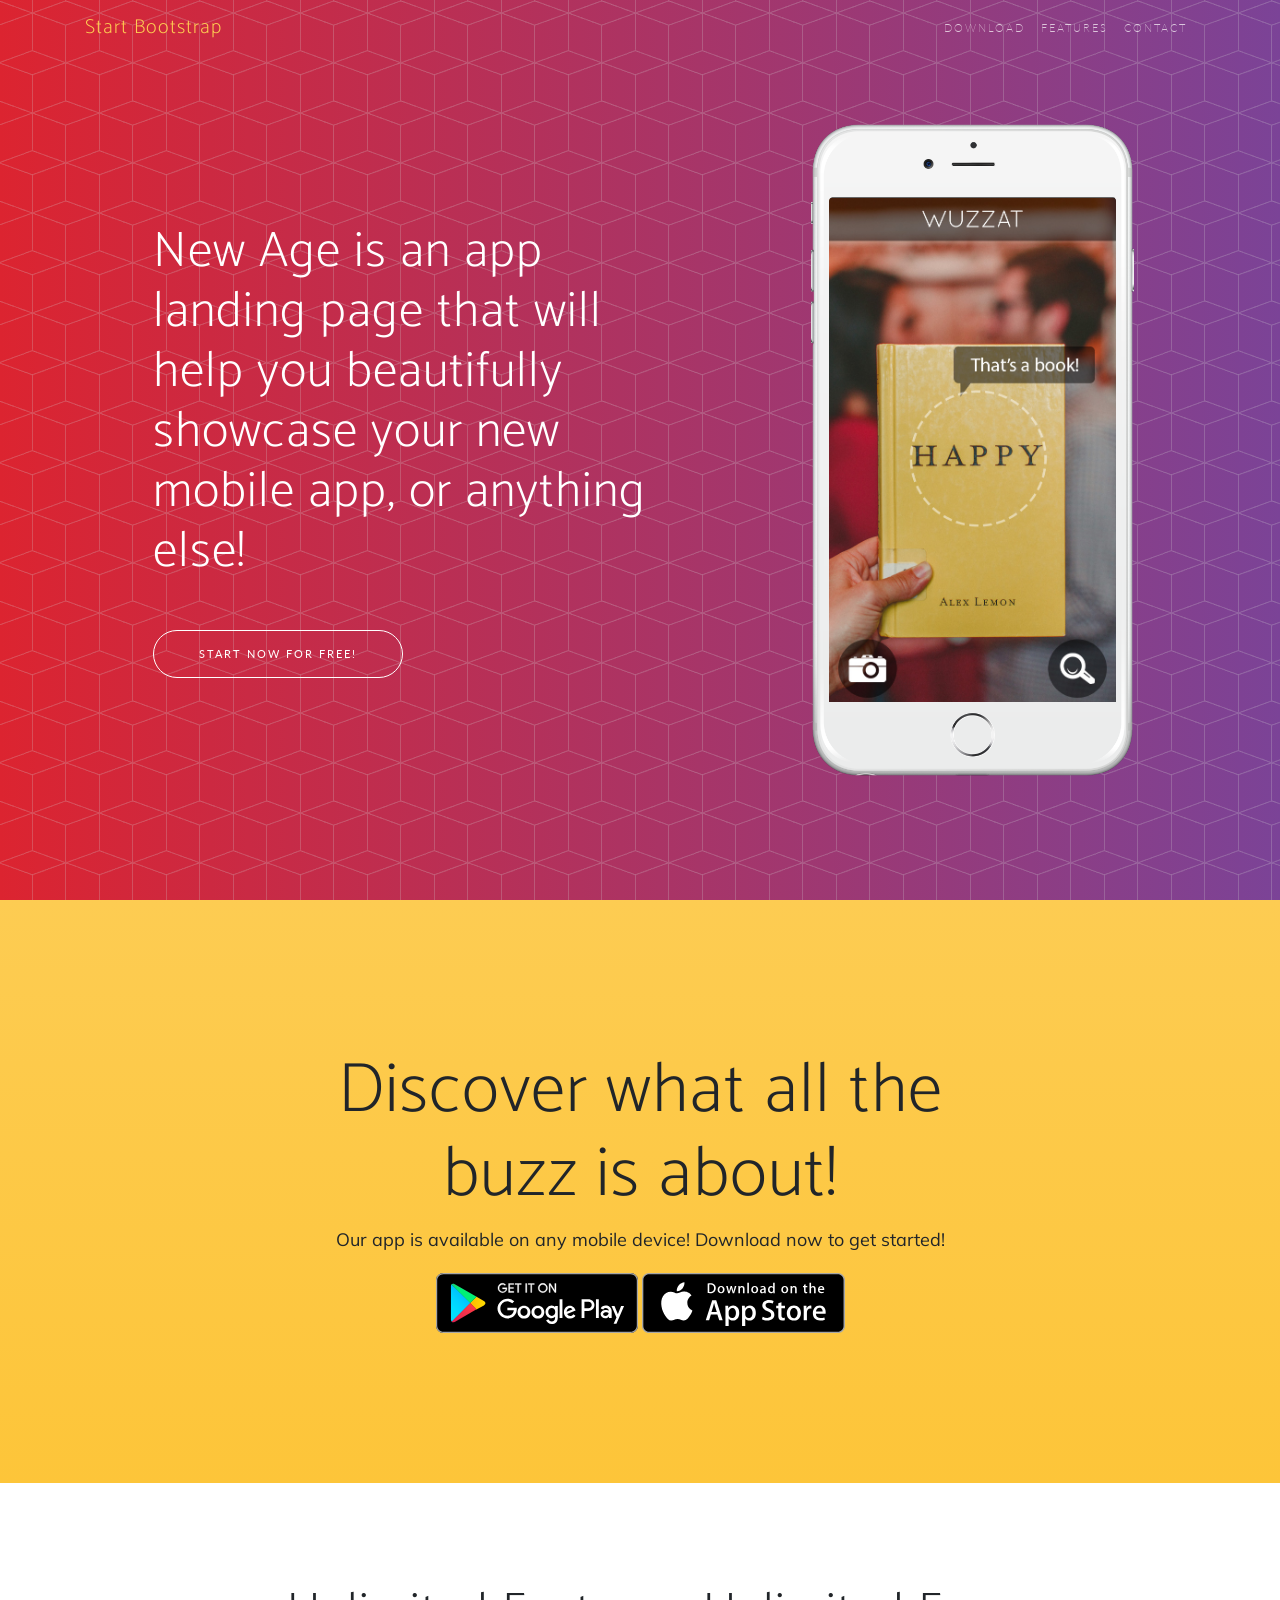
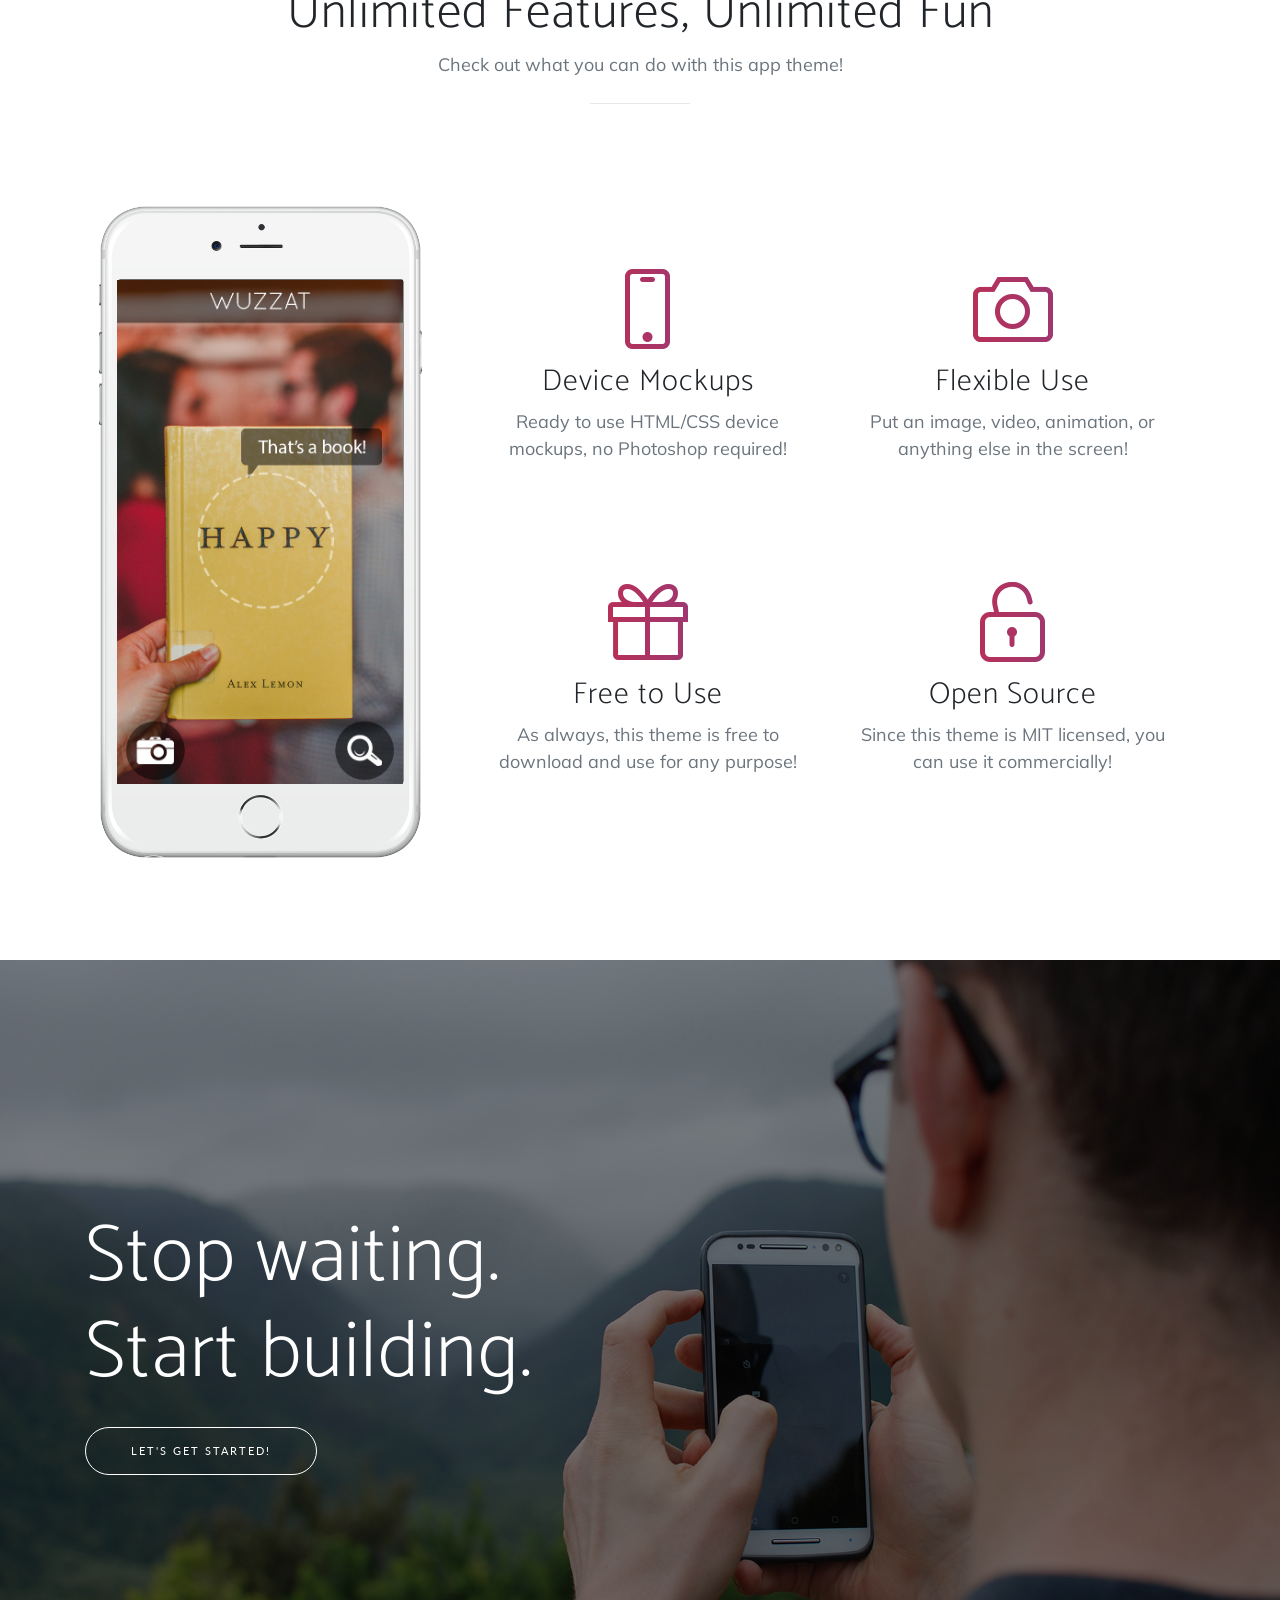
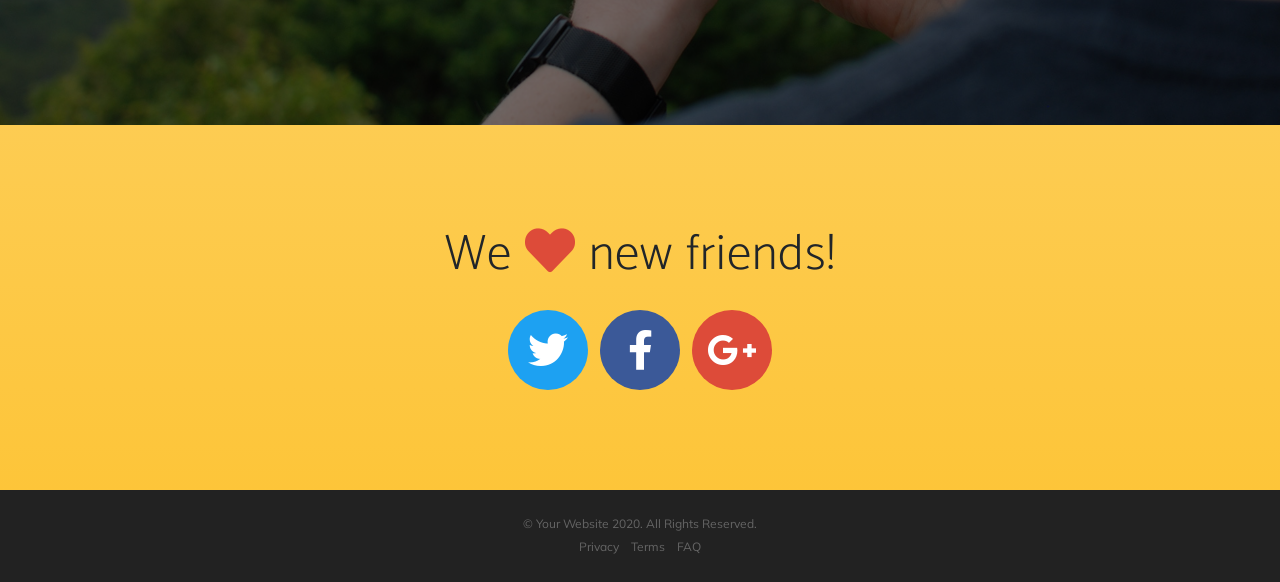
==== index.html @ 86616a90 "Initial commit" ====
<!DOCTYPE html>
<html lang="en">

<head>

  <meta charset="utf-8">
  <meta name="viewport" content="width=device-width, initial-scale=1, shrink-to-fit=no">
  <meta name="description" content="">
  <meta name="author" content="">

  <title>New Age - Start Bootstrap Theme</title>

  <!-- Bootstrap core CSS -->
  <link href="vendor/bootstrap/css/bootstrap.min.css" rel="stylesheet">

  <!-- Custom fonts for this template -->
  <link href="vendor/fontawesome-free/css/all.min.css" rel="stylesheet">
  <link rel="stylesheet" href="vendor/simple-line-icons/css/simple-line-icons.css">
  <link href="https://fonts.googleapis.com/css?family=Lato" rel="stylesheet">
  <link href="https://fonts.googleapis.com/css?family=Catamaran:100,200,300,400,500,600,700,800,900" rel="stylesheet">
  <link href="https://fonts.googleapis.com/css?family=Muli" rel="stylesheet">

  <!-- Plugin CSS -->
  <link rel="stylesheet" href="device-mockups/device-mockups.min.css">

  <!-- Custom styles for this template -->
  <link href="css/new-age.min.css" rel="stylesheet">

</head>

<body id="page-top">

  <!-- Navigation -->
  <nav class="navbar navbar-expand-lg navbar-light fixed-top" id="mainNav">
    <div class="container">
      <a class="navbar-brand js-scroll-trigger" href="#page-top">Start Bootstrap</a>
      <button class="navbar-toggler navbar-toggler-right" type="button" data-toggle="collapse" data-target="#navbarResponsive" aria-controls="navbarResponsive" aria-expanded="false" aria-label="Toggle navigation">
        Menu
        <i class="fas fa-bars"></i>
      </button>
      <div class="collapse navbar-collapse" id="navbarResponsive">
        <ul class="navbar-nav ml-auto">
          <li class="nav-item">
            <a class="nav-link js-scroll-trigger" href="#download">Download</a>
          </li>
          <li class="nav-item">
            <a class="nav-link js-scroll-trigger" href="#features">Features</a>
          </li>
          <li class="nav-item">
            <a class="nav-link js-scroll-trigger" href="#contact">Contact</a>
          </li>
        </ul>
      </div>
    </div>
  </nav>

  <header class="masthead">
    <div class="container h-100">
      <div class="row h-100">
        <div class="col-lg-7 my-auto">
          <div class="header-content mx-auto">
            <h1 class="mb-5">New Age is an app landing page that will help you beautifully showcase your new mobile app, or anything else!</h1>
            <a href="#download" class="btn btn-outline btn-xl js-scroll-trigger">Start Now for Free!</a>
          </div>
        </div>
        <div class="col-lg-5 my-auto">
          <div class="device-container">
            <div class="device-mockup iphone6_plus portrait white">
              <div class="device">
                <div class="screen">
                  <!-- Demo image for screen mockup, you can put an image here, some HTML, an animation, video, or anything else! -->
                  <img src="img/demo-screen-1.jpg" class="img-fluid" alt="">
                </div>
                <div class="button">
                  <!-- You can hook the "home button" to some JavaScript events or just remove it -->
                </div>
              </div>
            </div>
          </div>
        </div>
      </div>
    </div>
  </header>

  <section class="download bg-primary text-center" id="download">
    <div class="container">
      <div class="row">
        <div class="col-md-8 mx-auto">
          <h2 class="section-heading">Discover what all the buzz is about!</h2>
          <p>Our app is available on any mobile device! Download now to get started!</p>
          <div class="badges">
            <a class="badge-link" href="#"><img src="img/google-play-badge.svg" alt=""></a>
            <a class="badge-link" href="#"><img src="img/app-store-badge.svg" alt=""></a>
          </div>
        </div>
      </div>
    </div>
  </section>

  <section class="features" id="features">
    <div class="container">
      <div class="section-heading text-center">
        <h2>Unlimited Features, Unlimited Fun</h2>
        <p class="text-muted">Check out what you can do with this app theme!</p>
        <hr>
      </div>
      <div class="row">
        <div class="col-lg-4 my-auto">
          <div class="device-container">
            <div class="device-mockup iphone6_plus portrait white">
              <div class="device">
                <div class="screen">
                  <!-- Demo image for screen mockup, you can put an image here, some HTML, an animation, video, or anything else! -->
                  <img src="img/demo-screen-1.jpg" class="img-fluid" alt="">
                </div>
                <div class="button">
                  <!-- You can hook the "home button" to some JavaScript events or just remove it -->
                </div>
              </div>
            </div>
          </div>
        </div>
        <div class="col-lg-8 my-auto">
          <div class="container-fluid">
            <div class="row">
              <div class="col-lg-6">
                <div class="feature-item">
                  <i class="icon-screen-smartphone text-primary"></i>
                  <h3>Device Mockups</h3>
                  <p class="text-muted">Ready to use HTML/CSS device mockups, no Photoshop required!</p>
                </div>
              </div>
              <div class="col-lg-6">
                <div class="feature-item">
                  <i class="icon-camera text-primary"></i>
                  <h3>Flexible Use</h3>
                  <p class="text-muted">Put an image, video, animation, or anything else in the screen!</p>
                </div>
              </div>
            </div>
            <div class="row">
              <div class="col-lg-6">
                <div class="feature-item">
                  <i class="icon-present text-primary"></i>
                  <h3>Free to Use</h3>
                  <p class="text-muted">As always, this theme is free to download and use for any purpose!</p>
                </div>
              </div>
              <div class="col-lg-6">
                <div class="feature-item">
                  <i class="icon-lock-open text-primary"></i>
                  <h3>Open Source</h3>
                  <p class="text-muted">Since this theme is MIT licensed, you can use it commercially!</p>
                </div>
              </div>
            </div>
          </div>
        </div>
      </div>
    </div>
  </section>

  <section class="cta">
    <div class="cta-content">
      <div class="container">
        <h2>Stop waiting.<br>Start building.</h2>
        <a href="#contact" class="btn btn-outline btn-xl js-scroll-trigger">Let's Get Started!</a>
      </div>
    </div>
    <div class="overlay"></div>
  </section>

  <section class="contact bg-primary" id="contact">
    <div class="container">
      <h2>We
        <i class="fas fa-heart"></i>
        new friends!</h2>
      <ul class="list-inline list-social">
        <li class="list-inline-item social-twitter">
          <a href="#">
            <i class="fab fa-twitter"></i>
          </a>
        </li>
        <li class="list-inline-item social-facebook">
          <a href="#">
            <i class="fab fa-facebook-f"></i>
          </a>
        </li>
        <li class="list-inline-item social-google-plus">
          <a href="#">
            <i class="fab fa-google-plus-g"></i>
          </a>
        </li>
      </ul>
    </div>
  </section>

  <footer>
    <div class="container">
      <p>&copy; Your Website 2020. All Rights Reserved.</p>
      <ul class="list-inline">
        <li class="list-inline-item">
          <a href="#">Privacy</a>
        </li>
        <li class="list-inline-item">
          <a href="#">Terms</a>
        </li>
        <li class="list-inline-item">
          <a href="#">FAQ</a>
        </li>
      </ul>
    </div>
  </footer>

  <!-- Bootstrap core JavaScript -->
  <script src="vendor/jquery/jquery.min.js"></script>
  <script src="vendor/bootstrap/js/bootstrap.bundle.min.js"></script>

  <!-- Plugin JavaScript -->
  <script src="vendor/jquery-easing/jquery.easing.min.js"></script>

  <!-- Custom scripts for this template -->
  <script src="js/new-age.min.js"></script>

</body>

</html>
---- device-mockups/device-mockups.min.css ----
.device-mockup{position:relative;width:100%;padding-bottom:61.775701%}.device-mockup>.device{position:absolute;top:0;bottom:0;left:0;right:0;width:100%;height:100%;background-size:100% 100%;background-repeat:no-repeat;background-image:url(macbook/macbook.png)}.device-mockup>.device>.screen{position:absolute;top:11.0438729%;bottom:14.6747352%;left:13.364486%;right:13.364486%;overflow:hidden}.device-mockup>.device>.button{position:absolute;top:0;left:0;display:none;overflow:hidden;border-radius:100%;-webkit-border-radius:100%;-moz-border-radius:100%;cursor:pointer}.device-mockup.imac{padding-bottom:81.230769%}.device-mockup.imac>.device{background-image:url(imac/imac.png)}.device-mockup.imac>.device>.screen{top:8.20707071%;bottom:31.6919192%;left:6.61538462%;right:6.61538462%}.device-mockup.macbook{padding-bottom:61.775701%}.device-mockup.macbook>.device{background-image:url(macbook/macbook.png)}.device-mockup.macbook>.device>.screen{top:11.0438729%;bottom:14.6747352%;left:13.364486%;right:13.364486%}.device-mockup.macbook_2015{padding-bottom:57.5%}.device-mockup.macbook_2015.grey>.device,.device-mockup.macbook_2015>.device{background-image:url(macbook_2015/grey.png)}.device-mockup.macbook_2015.silver>.device,.device-mockup.macbook_2015>.device{background-image:url(macbook_2015/silver.png)}.device-mockup.macbook_2015.gold>.device,.device-mockup.macbook_2015>.device{background-image:url(macbook_2015/gold.png)}.device-mockup.macbook_2015>.device>.screen{top:7.5%;bottom:10.9%;left:12.46%;right:12.56%}.device-mockup.iphone5,.device-mockup.iphone5.portrait{padding-bottom:210.57%}.device-mockup.iphone5.landscape{padding-bottom:47.49%}.device-mockup.iphone5.black>.device,.device-mockup.iphone5.portrait.black>.device,.device-mockup.iphone5>.device{background-image:url(iphone5/iphone5_port_black.png)}.device-mockup.iphone5.landscape.black>.device,.device-mockup.iphone5.landscape>.device{background-image:url(iphone5/iphone5_land_black.png)}.device-mockup.iphone5.portrait.white>.device,.device-mockup.iphone5.white>.device{background-image:url(iphone5/iphone5_port_white.png)}.device-mockup.iphone5.landscape.white>.device{background-image:url(iphone5/iphone5_land_white.png)}.device-mockup.iphone5.portrait>.device>.screen,.device-mockup.iphone5>.device>.screen{top:14.78%;bottom:13.78%;left:8.77%;right:7.77%}.device-mockup.iphone5.landscape>.device>.screen{top:7.422488%;bottom:8.422488%;left:14.919127%;right:14.019127%}.device-mockup.iphone5.portrait>.device>.button,.device-mockup.iphone5>.device>.button{display:block;top:88.3%;bottom:2.5%;left:40%;right:40%}.device-mockup.iphone5.landscape>.device>.button{display:block;top:40%;bottom:41%;left:88.4%;right:2.3%}.device-mockup.iphone_se,.device-mockup.iphone_se.portrait{padding-bottom:209.83%}.device-mockup.iphone_se.landscape{padding-bottom:47.66%}.device-mockup.iphone_se.black>.device,.device-mockup.iphone_se.portrait.black>.device,.device-mockup.iphone_se>.device{background-image:url(iphone_se/iphone_se_port_black.png)}.device-mockup.iphone_se.landscape.black>.device,.device-mockup.iphone_se.landscape>.device{background-image:url(iphone_se/iphone_se_land_black.png)}.device-mockup.iphone_se.portrait.white>.device,.device-mockup.iphone_se.white>.device{background-image:url(iphone_se/iphone_se_port_white.png)}.device-mockup.iphone_se.landscape.white>.device{background-image:url(iphone_se/iphone_se_land_white.png)}.device-mockup.iphone_se.gold>.device,.device-mockup.iphone_se.portrait.gold>.device{background-image:url(iphone_se/iphone_se_port_gold.png)}.device-mockup.iphone_se.landscape.gold>.device{background-image:url(iphone_se/iphone_se_land_gold.png)}.device-mockup.iphone_se.portrait.rose>.device,.device-mockup.iphone_se.rose>.device{background-image:url(iphone_se/iphone_se_port_rose.png)}.device-mockup.iphone_se.landscape.rose>.device{background-image:url(iphone_se/iphone_se_land_rose.png)}.device-mockup.iphone_se.portrait>.device>.screen,.device-mockup.iphone_se>.device>.screen{top:16.28%;bottom:16.28%;left:11.77%;right:11.77%}.device-mockup.iphone_se.landscape>.device>.screen{top:11.722488%;bottom:11.722488%;left:16.0191273%;right:16.0191273%}.device-mockup.iphone_se.portrait>.device>.button,.device-mockup.iphone_se>.device>.button{display:block;top:86.3%;bottom:5.5%;left:42%;right:42%}.device-mockup.iphone_se.landscape>.device>.button{display:block;top:42%;bottom:42%;left:86.4%;right:5.1%}.device-mockup.iphone6,.device-mockup.iphone6.portrait{padding-bottom:207.19%}.device-mockup.iphone6.landscape{padding-bottom:48.76%}.device-mockup.iphone6.black>.device,.device-mockup.iphone6.portrait.black>.device,.device-mockup.iphone6>.device{background-image:url(iphone_6/iphone_6_port_black.png)}.device-mockup.iphone6.landscape.black>.device,.device-mockup.iphone6.landscape>.device{background-image:url(iphone_6/iphone_6_land_black.png)}.device-mockup.iphone6.portrait.white>.device,.device-mockup.iphone6.white>.device{background-image:url(iphone_6/iphone_6_port_white.png)}.device-mockup.iphone6.landscape.white>.device{background-image:url(iphone_6/iphone_6_land_white.png)}.device-mockup.iphone6.gold>.device,.device-mockup.iphone6.portrait.gold>.device{background-image:url(iphone_6/iphone_6_port_gold.png)}.device-mockup.iphone6.landscape.gold>.device{background-image:url(iphone_6/iphone_6_land_gold.png)}.device-mockup.iphone6.portrait>.device>.screen,.device-mockup.iphone6>.device>.screen{top:12.58%;bottom:12.88%;left:6.77%;right:6.77%}.device-mockup.iphone6.landscape>.device>.screen{top:6.77%;bottom:6.77%;left:12.58%;right:12.88%}.device-mockup.iphone6.portrait>.device>.button,.device-mockup.iphone6>.device>.button{display:block;top:88.6%;bottom:3.2%;left:42%;right:42%}.device-mockup.iphone6.landscape>.device>.button{display:block;top:42%;bottom:42%;left:88.6%;right:3.2%}.device-mockup.iphone6_plus,.device-mockup.iphone6_plus.portrait{padding-bottom:201.76%}.device-mockup.iphone6_plus.landscape{padding-bottom:49.56%}.device-mockup.iphone6_plus.black>.device,.device-mockup.iphone6_plus.portrait.black>.device,.device-mockup.iphone6_plus>.device{background-image:url(iphone_6_plus/iphone_6_plus_black_port.png)}.device-mockup.iphone6_plus.landscape.black>.device,.device-mockup.iphone6_plus.landscape>.device{background-image:url(iphone_6_plus/iphone_6_plus_black_land.png)}.device-mockup.iphone6_plus.portrait.white>.device,.device-mockup.iphone6_plus.white>.device{background-image:url(iphone_6_plus/iphone_6_plus_white_port.png)}.device-mockup.iphone6_plus.landscape.white>.device{background-image:url(iphone_6_plus/iphone_6_plus_white_land.png)}.device-mockup.iphone6_plus.gold>.device,.device-mockup.iphone6_plus.portrait.gold>.device{background-image:url(iphone_6_plus/iphone_6_plus_gold_port.png)}.device-mockup.iphone6_plus.landscape.gold>.device{background-image:url(iphone_6_plus/iphone_6_plus_gold_land.png)}.device-mockup.iphone6_plus.portrait>.device>.screen,.device-mockup.iphone6_plus>.device>.screen{top:11.58%;bottom:11.58%;left:5.97%;right:5.97%}.device-mockup.iphone6_plus.landscape>.device>.screen{top:5.97%;bottom:5.97%;left:11.38%;right:11.58%}.device-mockup.iphone6_plus.portrait>.device>.button,.device-mockup.iphone6_plus>.device>.button{display:block;top:89.9%;bottom:3.2%;left:43%;right:43%}.device-mockup.iphone6_plus.landscape>.device>.button{display:block;top:43%;bottom:43%;left:89.9%;right:3.2%}.device-mockup.iphone_x,.device-mockup.iphone_x.portrait{padding-bottom:201.76%}.device-mockup.iphone_x.landscape{padding-bottom:49.56%}.device-mockup.iphone_x.black>.device,.device-mockup.iphone_x.portrait.black>.device,.device-mockup.iphone_x>.device{background-image:url(iphone_x/iphone_x_black_port.png)}.device-mockup.iphone_x.landscape.black>.device,.device-mockup.iphone_x.landscape>.device{background-image:url(iphone_x/iphone_x_black_land.png)}.device-mockup.iphone_x.portrait.white>.device,.device-mockup.iphone_x.white>.device{background-image:url(iphone_x/iphone_x_white_port.png)}.device-mockup.iphone_x.landscape.white>.device{background-image:url(iphone_x/iphone_x_white_land.png)}.device-mockup.iphone_x.portrait>.device>.screen,.device-mockup.iphone_x>.device>.screen{top:2.98%;bottom:2.98%;left:5.57%;right:5.57%}.device-mockup.iphone_x.landscape>.device>.screen{top:5.97%;bottom:5.97%;left:3%;right:3%}.device-mockup.ipad,.device-mockup.ipad.portrait{padding-bottom:128.406276%}.device-mockup.ipad.landscape{padding-bottom:79.9086758%}.device-mockup.ipad.black>.device,.device-mockup.ipad.portrait.black>.device,.device-mockup.ipad>.device{background-image:url(ipad/ipad_port_black.png)}.device-mockup.ipad.portrait.white>.device,.device-mockup.ipad.white>.device{background-image:url(ipad/ipad_port_white.png)}.device-mockup.ipad.landscape.black>.device,.device-mockup.ipad.landscape>.device{background-image:url(ipad/ipad_land_black.png)}.device-mockup.ipad.landscape.white>.device{background-image:url(ipad/ipad_land_white.png)}.device-mockup.ipad.portrait>.device>.screen,.device-mockup.ipad>.device>.screen{top:12.025723%;bottom:12.154341%;left:13.45995%;right:13.45995%}.device-mockup.ipad.landscape>.device>.screen{top:13.87755102%;bottom:13.87755102%;left:11.5459883%;right:11.5459883%}.device-mockup.ipad.portrait>.device>.button,.device-mockup.ipad>.device>.button{display:block;top:90.2%;bottom:5.5%;left:47.3%;right:47.3%}.device-mockup.ipad.landscape>.device>.button{display:block;top:47.3%;bottom:47.3%;left:90.8%;right:4.9%}.device-mockup.ipad_air,.device-mockup.ipad_air.portrait{padding-bottom:141.27%}.device-mockup.ipad_air.landscape{padding-bottom:70.79%}.device-mockup.ipad_air.grey>.device,.device-mockup.ipad_air.portrait.grey>.device,.device-mockup.ipad_air>.device{background-image:url(ipad_air/ipad_air_gray_port.png)}.device-mockup.ipad_air.portrait.silver>.device,.device-mockup.ipad_air.silver>.device{background-image:url(ipad_air/ipad_air_silver_port.png)}.device-mockup.ipad_air.landscape.grey>.device,.device-mockup.ipad_air.landscape>.device{background-image:url(ipad_air/ipad_air_gray_land.png)}.device-mockup.ipad_air.landscape.silver>.device{background-image:url(ipad_air/ipad_air_silver_land.png)}.device-mockup.ipad_air.portrait>.device>.screen,.device-mockup.ipad_air>.device>.screen{top:9.025723%;bottom:9.154341%;left:7.45995%;right:6.45995%}.device-mockup.ipad_air.landscape>.device>.screen{top:6.877551%;bottom:6.877551%;left:9.545988%;right:9.545988%}.device-mockup.ipad_air.portrait>.device>.button,.device-mockup.ipad_air>.device>.button{display:block;top:93.2%;bottom:2.5%;left:47.3%;right:47.3%}.device-mockup.ipad_air.landscape>.device>.button{display:block;top:47.3%;bottom:47.3%;left:93.1%;right:2.1%}.device-mockup.ipad_air_2,.device-mockup.ipad_air_2.portrait{padding-bottom:141.38%}.device-mockup.ipad_air_2.landscape{padding-bottom:70.73%}.device-mockup.ipad_air_2.grey>.device,.device-mockup.ipad_air_2.portrait.grey>.device,.device-mockup.ipad_air_2>.device{background-image:url(ipad_air_2/ipad_air_2_gray_port.png)}.device-mockup.ipad_air_2.portrait.silver>.device,.device-mockup.ipad_air_2.silver>.device{background-image:url(ipad_air_2/ipad_air_2_silver_port.png)}.device-mockup.ipad_air_2.gold>.device,.device-mockup.ipad_air_2.portrait.gold>.device{background-image:url(ipad_air_2/ipad_air_2_gold_port.png)}.device-mockup.ipad_air_2.landscape.grey>.device,.device-mockup.ipad_air_2.landscape>.device{background-image:url(ipad_air_2/ipad_air_2_gray_land.png)}.device-mockup.ipad_air_2.landscape.silver>.device{background-image:url(ipad_air_2/ipad_air_2_silver_land.png)}.device-mockup.ipad_air_2.landscape.gold>.device{background-image:url(ipad_air_2/ipad_air_2_gold_land.png)}.device-mockup.ipad_air_2.portrait>.device>.screen,.device-mockup.ipad_air_2>.device>.screen{top:9.025723%;bottom:8.854341%;left:6.15995%;right:6.15995%}.device-mockup.ipad_air_2.landscape>.device>.screen{top:6.277551%;bottom:6.277551%;left:8.545988%;right:8.545988%}.device-mockup.ipad_air_2.portrait>.device>.button,.device-mockup.ipad_air_2>.device>.button{display:block;top:93.2%;bottom:2.1%;left:46.3%;right:46.5%}.device-mockup.ipad_air_2.landscape>.device>.button{display:block;top:46.5%;bottom:46.8%;left:93.5%;right:1.9%}.device-mockup.ipad_pro,.device-mockup.ipad_pro.portrait{padding-bottom:138.63%}.device-mockup.ipad_pro.landscape{padding-bottom:72.14%}.device-mockup.ipad_pro.grey>.device,.device-mockup.ipad_pro.portrait.grey>.device,.device-mockup.ipad_pro>.device{background-image:url(ipad_pro/ipad_pro_port_black.png)}.device-mockup.ipad_pro.portrait.silver>.device,.device-mockup.ipad_pro.silver>.device{background-image:url(ipad_pro/ipad_pro_port_silver.png)}.device-mockup.ipad_pro.gold>.device,.device-mockup.ipad_pro.portrait.gold>.device{background-image:url(ipad_pro/ipad_pro_port_gold.png)}.device-mockup.ipad_pro.landscape.grey>.device,.device-mockup.ipad_pro.landscape>.device{background-image:url(ipad_pro/ipad_pro_land_black.png)}.device-mockup.ipad_pro.landscape.silver>.device{background-image:url(ipad_pro/ipad_pro_land_silver.png)}.device-mockup.ipad_pro.landscape.gold>.device{background-image:url(ipad_pro/ipad_pro_land_gold.png)}.device-mockup.ipad_pro.portrait>.device>.screen,.device-mockup.ipad_pro>.device>.screen{top:7.025723%;bottom:6.854341%;left:5.15995%;right:5.15995%}.device-mockup.ipad_pro.landscape>.device>.screen{top:5.177551%;bottom:5.177551%;left:6.945988%;right:6.945988%}.device-mockup.ipad_pro.portrait>.device>.button,.device-mockup.ipad_pro>.device>.button{display:block;top:94.9%;bottom:1.5%;left:47.3%;right:47.1%}.device-mockup.ipad_pro.landscape>.device>.button{display:block;top:47.5%;bottom:47.5%;left:94.8%;right:1.5%}.device-mockup.galaxy_s3,.device-mockup.galaxy_s3.portrait{padding-bottom:178.787879%}.device-mockup.galaxy_s3.landscape{padding-bottom:55.9322034%}.device-mockup.galaxy_s3.black>.device,.device-mockup.galaxy_s3.portrait.black>.device,.device-mockup.galaxy_s3>.device{background-image:url(galaxy_s3/s3_port_black.png)}.device-mockup.galaxy_s3.landscape.black>.device,.device-mockup.galaxy_s3.landscape>.device{background-image:url(galaxy_s3/s3_land_black.png)}.device-mockup.galaxy_s3.portrait.white>.device,.device-mockup.galaxy_s3.white>.device{background-image:url(galaxy_s3/s3_port_white.png)}.device-mockup.galaxy_s3.landscape.white>.device{background-image:url(galaxy_s3/s3_land_white.png)}.device-mockup.galaxy_s3.portrait>.device>.screen,.device-mockup.galaxy_s3>.device>.screen{top:12.3728814%;bottom:15.5367232%;left:13.8383838%;right:13.8383838%}.device-mockup.galaxy_s3.landscape>.device>.screen{top:13.8383838%;bottom:13.8383838%;left:12.3728814%;right:15.5367232%}.device-mockup.galaxy_s5,.device-mockup.galaxy_s5.portrait{padding-bottom:194.188862%}.device-mockup.galaxy_s5.landscape{padding-bottom:51.496259%}.device-mockup.galaxy_s5.black>.device,.device-mockup.galaxy_s5.portrait.black>.device,.device-mockup.galaxy_s5>.device{background-image:url(galaxy_s5/galaxy_s5_port_black.png)}.device-mockup.galaxy_s5.landscape.black>.device,.device-mockup.galaxy_s5.landscape>.device{background-image:url(galaxy_s5/galaxy_s5_land_black.png)}.device-mockup.galaxy_s5.portrait.white>.device,.device-mockup.galaxy_s5.white>.device{background-image:url(galaxy_s5/galaxy_s5_port_white.png)}.device-mockup.galaxy_s5.landscape.white>.device{background-image:url(galaxy_s5/galaxy_s5_land_white.png)}.device-mockup.galaxy_s5.portrait>.device>.screen,.device-mockup.galaxy_s5>.device>.screen{top:10.2%;bottom:10.1%;left:6.3%;right:6.4%}.device-mockup.galaxy_s5.landscape>.device>.screen{top:6.6%;bottom:6.2%;left:10.15%;right:10%}.device-mockup.galaxy_tab4,.device-mockup.galaxy_tab4.landscape{padding-bottom:72.689464%}.device-mockup.galaxy_tab4.black>.device,.device-mockup.galaxy_tab4.landscape.black>.device,.device-mockup.galaxy_tab4>.device{background-image:url(galaxy_tab4/galaxy_tab4_land_black.png)}.device-mockup.galaxy_tab4.landscape.white>.device,.device-mockup.galaxy_tab4.white>.device{background-image:url(galaxy_tab4/galaxy_tab4_land_white.png)}.device-mockup.galaxy_tab4.landscape>.device>.screen,.device-mockup.galaxy_tab4>.device>.screen{top:11.5%;bottom:11.5%;left:5.4%;right:5.2%}.device-mockup.lumia920,.device-mockup.lumia920.portrait{padding-bottom:172.796353%}.device-mockup.lumia920.landscape{padding-bottom:56.3330381%}.device-mockup.lumia920.portrait>.device,.device-mockup.lumia920>.device{background-image:url(lumia920/lumia920_port.png)}.device-mockup.lumia920.landscape>.device{background-image:url(lumia920/lumia920_land.png)}.device-mockup.lumia920.portrait>.device>.screen,.device-mockup.lumia920>.device>.screen{top:10.6420405%;bottom:18.9973615%;left:13.5258359%;right:13.5258359%}.device-mockup.lumia920.landscape>.device>.screen{top:12.2641509%;bottom:12.2641509%;left:10.5403012%;right:18.6005314%}.device-mockup.nexus7,.device-mockup.nexus7.portrait{padding-bottom:156.521739%}.device-mockup.nexus7.landscape{padding-bottom:63.6678201%}.device-mockup.nexus7.portrait>.device,.device-mockup.nexus7>.device{background-image:url(nexus7/nexus7_port.png)}.device-mockup.nexus7.landscape>.device{background-image:url(nexus7/nexus7_land.png)}.device-mockup.nexus7.portrait>.device>.screen,.device-mockup.nexus7>.device>.screen{top:13.1365741%;bottom:12.7893519%;left:13.7681159%;right:13.7681159%}.device-mockup.nexus7.landscape>.device>.screen{top:13.7681159%;bottom:13.7681159%;left:13.0911188%;right:13.0911188%}.device-mockup.surface,.device-mockup.surface.landscape{padding-bottom:64.7584973%}.device-mockup.surface.landscape>.device,.device-mockup.surface>.device{background-image:url(surface/surface.png)}.device-mockup.surface.landscape>.device>.screen,.device-mockup.surface>.device>.screen{top:14.5488029%;bottom:14.9171271%;left:9.36195587%;right:9.36195587%}.device-mockup.samsung_tv,.device-mockup.samsung_tv.landscape{padding-bottom:64.68%}.device-mockup.samsung_tv.landscape>.device,.device-mockup.samsung_tv>.device{background-image:url(samsung_tv/samsung_tv.png)}.device-mockup.samsung_tv.landscape>.device>.screen,.device-mockup.samsung_tv>.device>.screen{top:2.148803%;bottom:12.817127%;left:1.261956%;right:1.361956%}
---- css/new-age.min.css ----
/*!
 * Start Bootstrap - New Age v5.0.9 (https://startbootstrap.com/theme/new-age)
 * Copyright 2013-2020 Start Bootstrap
 * Licensed under MIT (https://github.com/StartBootstrap/startbootstrap-new-age/blob/master/LICENSE)
 */body,html{width:100%;height:100%}body{font-family:Muli,Helvetica,Arial,sans-serif}a{color:#fdcc52;transition:all .35s}a:focus,a:hover{color:#fcbd20}hr{max-width:100px;margin:25px auto 0;border-width:1px;border-color:rgba(34,34,34,.1)}hr.light{border-color:#fff}h1,h2,h3,h4,h5,h6{font-family:Catamaran,Helvetica,Arial,sans-serif;font-weight:200;letter-spacing:1px}p{font-size:18px;line-height:1.5;margin-bottom:20px}section{padding:100px 0}section h2{font-size:50px}#mainNav{border-color:rgba(34,34,34,.05);background-color:#fff;transition:all .35s;font-family:Catamaran,Helvetica,Arial,sans-serif;font-weight:200;letter-spacing:1px}#mainNav .navbar-brand{color:#fdcc52;font-family:Catamaran,Helvetica,Arial,sans-serif;font-weight:200;letter-spacing:1px}#mainNav .navbar-brand:focus,#mainNav .navbar-brand:hover{color:#fcbd20}#mainNav .navbar-toggler{font-size:12px;padding:8px 10px;color:#222}#mainNav .navbar-nav>li>a{font-size:11px;font-family:Lato,Helvetica,Arial,sans-serif;letter-spacing:2px;text-transform:uppercase}#mainNav .navbar-nav>li>a.active{color:#fdcc52!important;background-color:transparent}#mainNav .navbar-nav>li>a.active:hover{background-color:transparent}#mainNav .navbar-nav>li>a,#mainNav .navbar-nav>li>a:focus{color:#222}#mainNav .navbar-nav>li>a:focus:hover,#mainNav .navbar-nav>li>a:hover{color:#fdcc52}@media (min-width:992px){#mainNav{border-color:transparent;background-color:transparent}#mainNav .navbar-brand{color:fade(white,70%)}#mainNav .navbar-brand:focus,#mainNav .navbar-brand:hover{color:#fff}#mainNav .navbar-nav>li>a,#mainNav .navbar-nav>li>a:focus{color:rgba(255,255,255,.7)}#mainNav .navbar-nav>li>a:focus:hover,#mainNav .navbar-nav>li>a:hover{color:#fff}#mainNav.navbar-shrink{border-color:rgba(34,34,34,.1);background-color:#fff}#mainNav.navbar-shrink .navbar-brand{color:#222}#mainNav.navbar-shrink .navbar-brand:focus,#mainNav.navbar-shrink .navbar-brand:hover{color:#fdcc52}#mainNav.navbar-shrink .navbar-nav>li>a,#mainNav.navbar-shrink .navbar-nav>li>a:focus{color:#222}#mainNav.navbar-shrink .navbar-nav>li>a:focus:hover,#mainNav.navbar-shrink .navbar-nav>li>a:hover{color:#fdcc52}}header.masthead{position:relative;width:100%;padding-top:150px;padding-bottom:100px;color:#fff;background:url(../img/bg-pattern.png),#7b4397;background:url(../img/bg-pattern.png),linear-gradient(to left,#7b4397,#dc2430)}header.masthead .header-content{max-width:500px;margin-bottom:100px;text-align:center}header.masthead .header-content h1{font-size:30px}header.masthead .device-container{max-width:325px;margin-right:auto;margin-left:auto}header.masthead .device-container .screen img{border-radius:3px}@media (min-width:992px){header.masthead{height:100vh;min-height:775px;padding-top:0;padding-bottom:0}header.masthead .header-content{margin-bottom:0;text-align:left}header.masthead .header-content h1{font-size:50px}header.masthead .device-container{max-width:325px}}section.download{position:relative;padding:150px 0}section.download h2{font-size:50px;margin-top:0}section.download .badges .badge-link{display:block;margin-bottom:25px}section.download .badges .badge-link:last-child{margin-bottom:0}section.download .badges .badge-link img{height:60px}@media (min-width:768px){section.download .badges .badge-link{display:inline-block;margin-bottom:0}}@media (min-width:768px){section.download h2{font-size:70px}}section.features .section-heading{margin-bottom:100px}section.features .section-heading h2{margin-top:0}section.features .section-heading p{margin-bottom:0}section.features .device-container,section.features .feature-item{max-width:325px;margin:0 auto}section.features .device-container{margin-bottom:100px}@media (min-width:992px){section.features .device-container{margin-bottom:0}}section.features .feature-item{padding-top:50px;padding-bottom:50px;text-align:center}section.features .feature-item h3{font-size:30px}section.features .feature-item i{font-size:80px;display:block;margin-bottom:15px;background:linear-gradient(to left,#7b4397,#dc2430);-webkit-background-clip:text;background-clip:text;-webkit-text-fill-color:transparent}section.cta{position:relative;padding:250px 0;background-image:url(../img/bg-cta.jpg);background-position:center;background-size:cover}section.cta .cta-content{position:relative;z-index:1}section.cta .cta-content h2{font-size:50px;max-width:450px;margin-top:0;margin-bottom:25px;color:#fff}@media (min-width:768px){section.cta .cta-content h2{font-size:80px}}section.cta .overlay{position:absolute;top:0;left:0;width:100%;height:100%;background-color:rgba(0,0,0,.5)}section.contact{text-align:center}section.contact h2{margin-top:0;margin-bottom:25px}section.contact h2 i{color:#dd4b39}section.contact ul.list-social{margin-bottom:0}section.contact ul.list-social li a{font-size:40px;line-height:80px;display:block;width:80px;height:80px;color:#fff;border-radius:100%}section.contact ul.list-social li.social-twitter a{background-color:#1da1f2}section.contact ul.list-social li.social-twitter a:hover{background-color:#0d95e8}section.contact ul.list-social li.social-facebook a{background-color:#3b5998}section.contact ul.list-social li.social-facebook a:hover{background-color:#344e86}section.contact ul.list-social li.social-google-plus a{background-color:#dd4b39}section.contact ul.list-social li.social-google-plus a:hover{background-color:#d73925}footer{padding:25px 0;text-align:center;color:rgba(255,255,255,.3);background-color:#222}footer p{font-size:12px;margin:0}footer ul{margin-bottom:0}footer ul li a{font-size:12px;color:rgba(255,255,255,.3)}footer ul li a.active,footer ul li a:active,footer ul li a:focus,footer ul li a:hover{text-decoration:none}.bg-primary{background:#fdcc52;background:linear-gradient(#fdcc52,#fdc539)}.text-primary{color:#fdcc52}.no-gutter>[class*=col-]{padding-right:0;padding-left:0}.btn-outline{color:#fff;border:1px solid;border-color:#fff}.btn-outline.active,.btn-outline:active,.btn-outline:focus,.btn-outline:hover{color:#fff;border-color:#fdcc52;background-color:#fdcc52}.btn{border-radius:300px;font-family:Lato,Helvetica,Arial,sans-serif;letter-spacing:2px;text-transform:uppercase}.btn-xl{font-size:11px;padding:15px 45px}
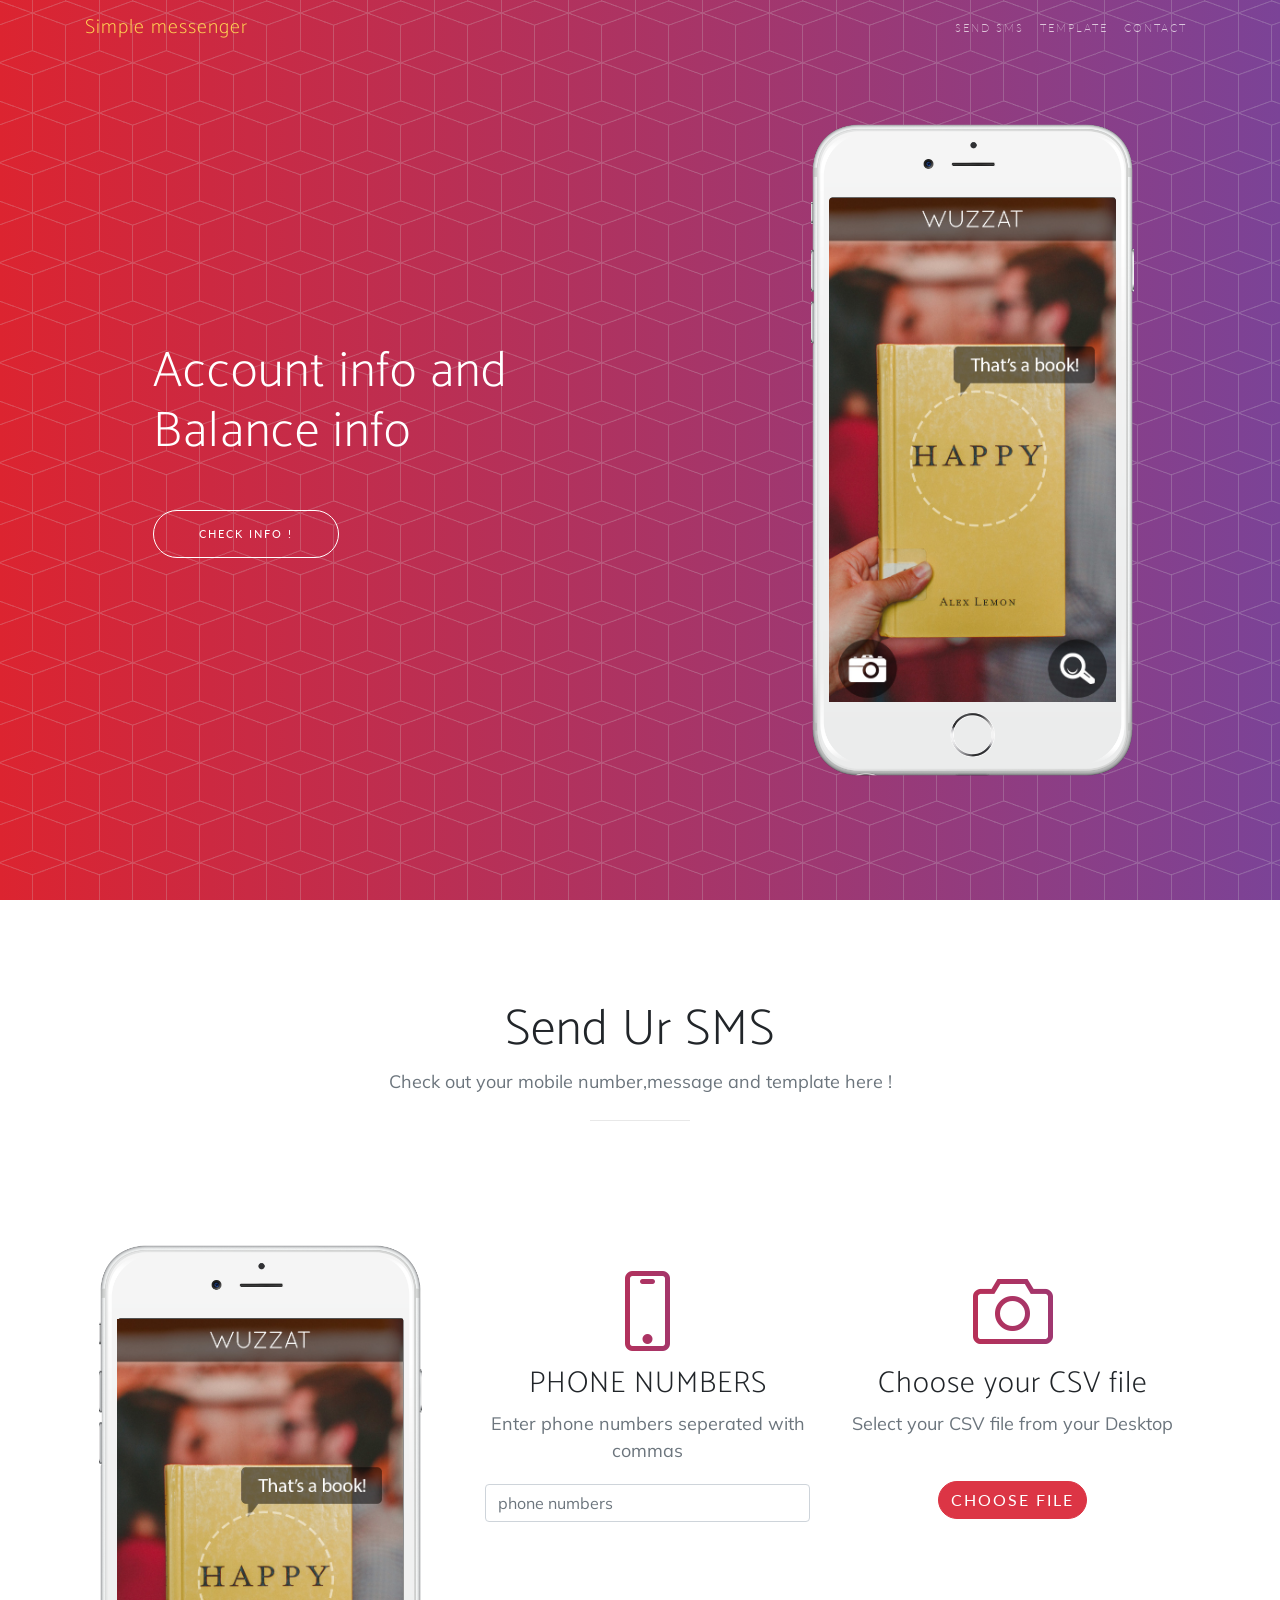
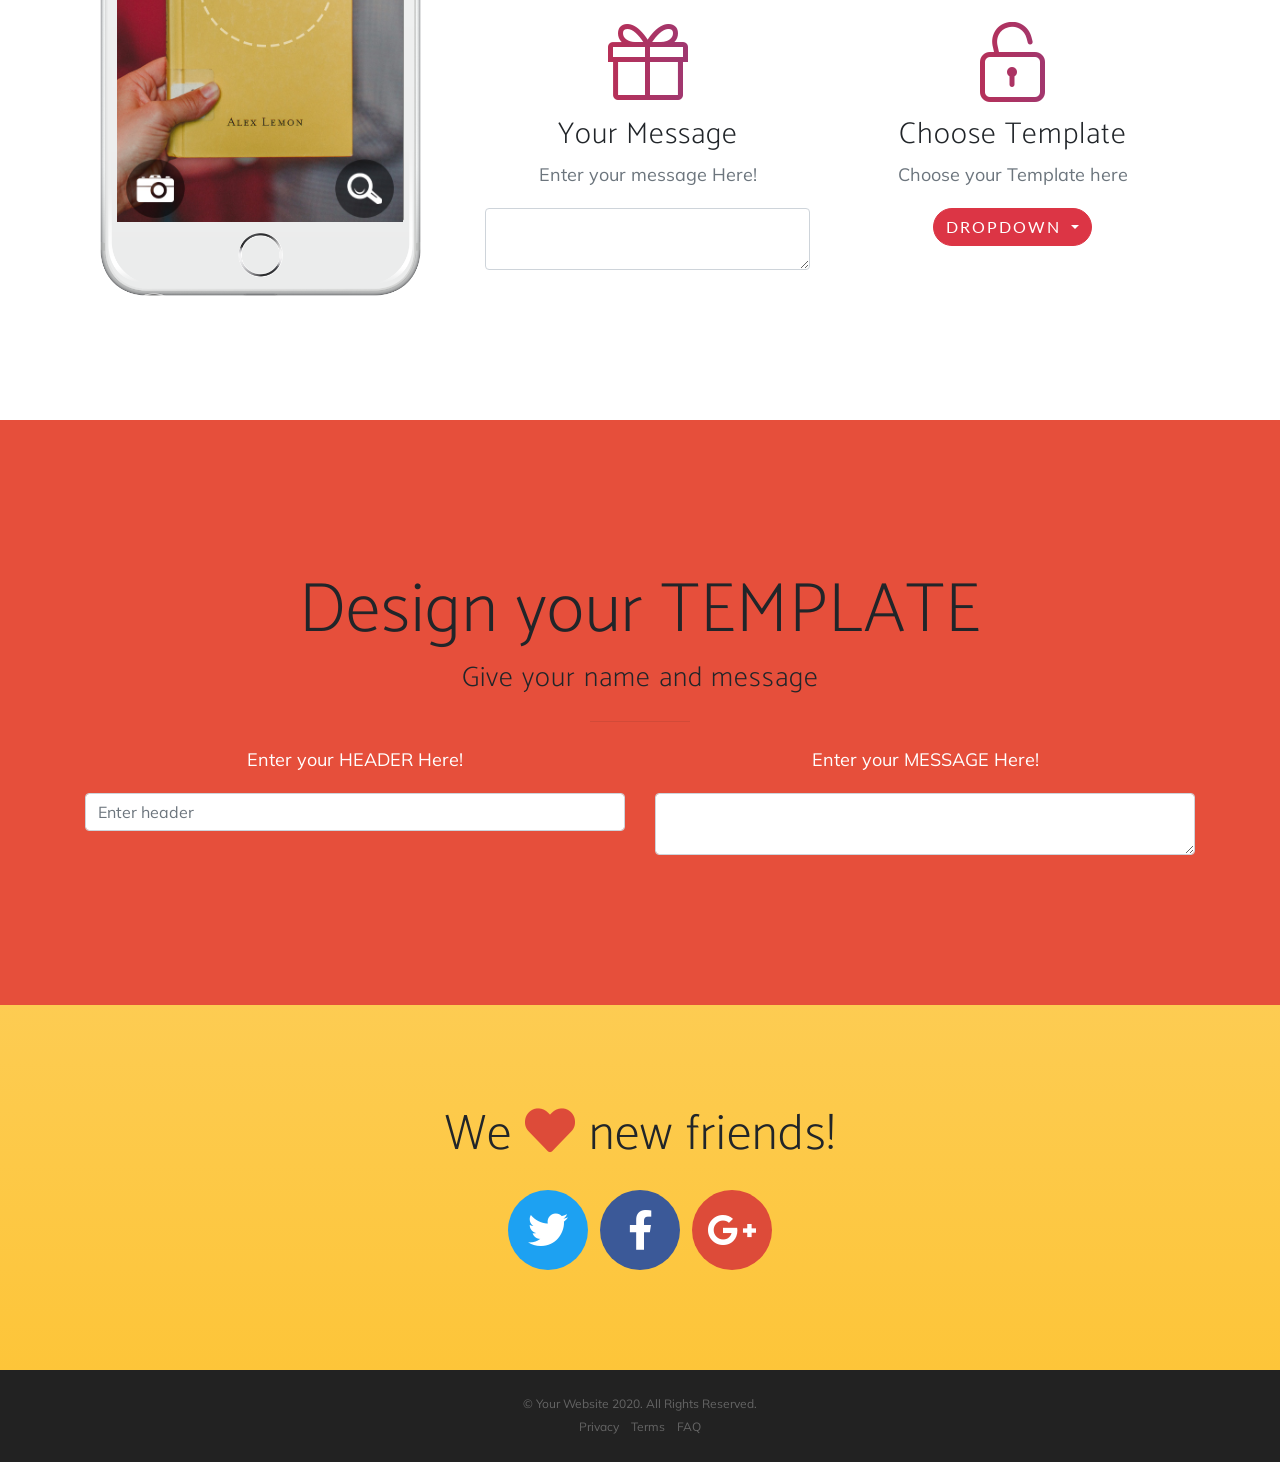
==== commit 1cf6db56: "initial commit" ====
--- a/index.html
+++ b/index.html
@@ -26,6 +26,13 @@
   <!-- Custom styles for this template -->
   <link href="css/new-age.min.css" rel="stylesheet">
 
+
+  <style>
+    #download {
+      background-color: #e64f3b;
+    }
+  </style>
+
 </head>
 
 <body id="page-top">
@@ -33,7 +40,7 @@
   <!-- Navigation -->
   <nav class="navbar navbar-expand-lg navbar-light fixed-top" id="mainNav">
     <div class="container">
-      <a class="navbar-brand js-scroll-trigger" href="#page-top">Start Bootstrap</a>
+      <a class="navbar-brand js-scroll-trigger" href="#page-top">Simple messenger</a>
       <button class="navbar-toggler navbar-toggler-right" type="button" data-toggle="collapse" data-target="#navbarResponsive" aria-controls="navbarResponsive" aria-expanded="false" aria-label="Toggle navigation">
         Menu
         <i class="fas fa-bars"></i>
@@ -41,10 +48,11 @@
       <div class="collapse navbar-collapse" id="navbarResponsive">
         <ul class="navbar-nav ml-auto">
           <li class="nav-item">
-            <a class="nav-link js-scroll-trigger" href="#download">Download</a>
+            <a class="nav-link js-scroll-trigger" href="#features">Send SMS</a>
           </li>
           <li class="nav-item">
-            <a class="nav-link js-scroll-trigger" href="#features">Features</a>
+            <a class="nav-link js-scroll-trigger" href="#download">Template</a>
+            
           </li>
           <li class="nav-item">
             <a class="nav-link js-scroll-trigger" href="#contact">Contact</a>
@@ -59,8 +67,8 @@
       <div class="row h-100">
         <div class="col-lg-7 my-auto">
           <div class="header-content mx-auto">
-            <h1 class="mb-5">New Age is an app landing page that will help you beautifully showcase your new mobile app, or anything else!</h1>
-            <a href="#download" class="btn btn-outline btn-xl js-scroll-trigger">Start Now for Free!</a>
+            <h1 class="mb-5">Account info and Balance info</h1>
+            <a href="#download" class="btn btn-outline btn-xl js-scroll-trigger">CHECK INFO !</a>
           </div>
         </div>
         <div class="col-lg-5 my-auto">
@@ -82,26 +90,11 @@
     </div>
   </header>
 
-  <section class="download bg-primary text-center" id="download">
-    <div class="container">
-      <div class="row">
-        <div class="col-md-8 mx-auto">
-          <h2 class="section-heading">Discover what all the buzz is about!</h2>
-          <p>Our app is available on any mobile device! Download now to get started!</p>
-          <div class="badges">
-            <a class="badge-link" href="#"><img src="img/google-play-badge.svg" alt=""></a>
-            <a class="badge-link" href="#"><img src="img/app-store-badge.svg" alt=""></a>
-          </div>
-        </div>
-      </div>
-    </div>
-  </section>
-
   <section class="features" id="features">
     <div class="container">
       <div class="section-heading text-center">
-        <h2>Unlimited Features, Unlimited Fun</h2>
-        <p class="text-muted">Check out what you can do with this app theme!</p>
+        <h2>Send Ur SMS </h2>
+        <p class="text-muted">Check out your mobile number,message and template here !</p>
         <hr>
       </div>
       <div class="row">
@@ -126,15 +119,17 @@
               <div class="col-lg-6">
                 <div class="feature-item">
                   <i class="icon-screen-smartphone text-primary"></i>
-                  <h3>Device Mockups</h3>
-                  <p class="text-muted">Ready to use HTML/CSS device mockups, no Photoshop required!</p>
+                  <h3> PHONE NUMBERS</h3>
+                  <p class="text-muted">Enter phone numbers seperated with commas</p>
+                  <input type="text" class="form-control" placeholder="phone numbers">
                 </div>
               </div>
               <div class="col-lg-6">
                 <div class="feature-item">
                   <i class="icon-camera text-primary"></i>
-                  <h3>Flexible Use</h3>
-                  <p class="text-muted">Put an image, video, animation, or anything else in the screen!</p>
+                  <h3>Choose your CSV file</h3>
+                  <p class="text-muted">Select your CSV file from your Desktop </p><br>
+                  <button type="submit" class="btn btn-danger">Choose file</button>
                 </div>
               </div>
             </div>
@@ -142,15 +137,30 @@
               <div class="col-lg-6">
                 <div class="feature-item">
                   <i class="icon-present text-primary"></i>
-                  <h3>Free to Use</h3>
-                  <p class="text-muted">As always, this theme is free to download and use for any purpose!</p>
+                  <h3>Your Message</h3>
+                  <p class="text-muted">Enter your message Here!</p>
+                  <textarea type="text" class="form-control" placeholder="Enter message">
+                  </textarea>
                 </div>
               </div>
               <div class="col-lg-6">
                 <div class="feature-item">
                   <i class="icon-lock-open text-primary"></i>
-                  <h3>Open Source</h3>
-                  <p class="text-muted">Since this theme is MIT licensed, you can use it commercially!</p>
+                  <h3>Choose Template</h3>
+                  <p class="text-muted">Choose your Template here</p>
+                  <div class="dropdown">
+                    <button class="btn btn-danger dropdown-toggle" type="button" id="dropdownMenu1" data-toggle="dropdown" aria-haspopup="true" aria-expanded="true">
+                      Dropdown
+                      <span class="caret"></span>
+                    </button>
+                    <ul class="dropdown-menu" aria-labelledby="dropdownMenu1">
+                      <li><a href="#">Action</a></li>
+                      <li><a href="#">Another action</a></li>
+                      <li><a href="#">Something else here</a></li>
+                      <li role="separator" class="divider"></li>
+                      <li><a href="#">Separated link</a></li>
+                    </ul>
+                  </div>
                 </div>
               </div>
             </div>
@@ -159,15 +169,40 @@
       </div>
     </div>
   </section>
-
-  <section class="cta">
-    <div class="cta-content">
+  
+  
+  <!-- <section class="cta">
+    <div class="cta-content"></div>
       <div class="container">
-        <h2>Stop waiting.<br>Start building.</h2>
+        <h2>Design your TEMPLATE !</h2>
         <a href="#contact" class="btn btn-outline btn-xl js-scroll-trigger">Let's Get Started!</a>
       </div>
     </div>
     <div class="overlay"></div>
+  </section> -->
+  
+
+  <section class="download  text-center" id="download">
+    <div class="container">
+      
+          <h2 class="section-heading">Design your TEMPLATE</h2>
+          <h3>Give your name and message</h3><hr><br>
+          <div class="row">
+          <div class="col-lg-6">
+            
+              <p style="color:white" >Enter your HEADER Here!</p>
+              <input type="text" class="form-control" placeholder="Enter header">
+            
+          </div>
+            <div class="col-lg-6">
+            
+              <p style="color:white">Enter your MESSAGE Here!</p>
+              <textarea type="text" class="form-control" placeholder="Enter Message">
+              </textarea>
+            </div>  
+          </div>
+        </div>
+      
   </section>
 
   <section class="contact bg-primary" id="contact">
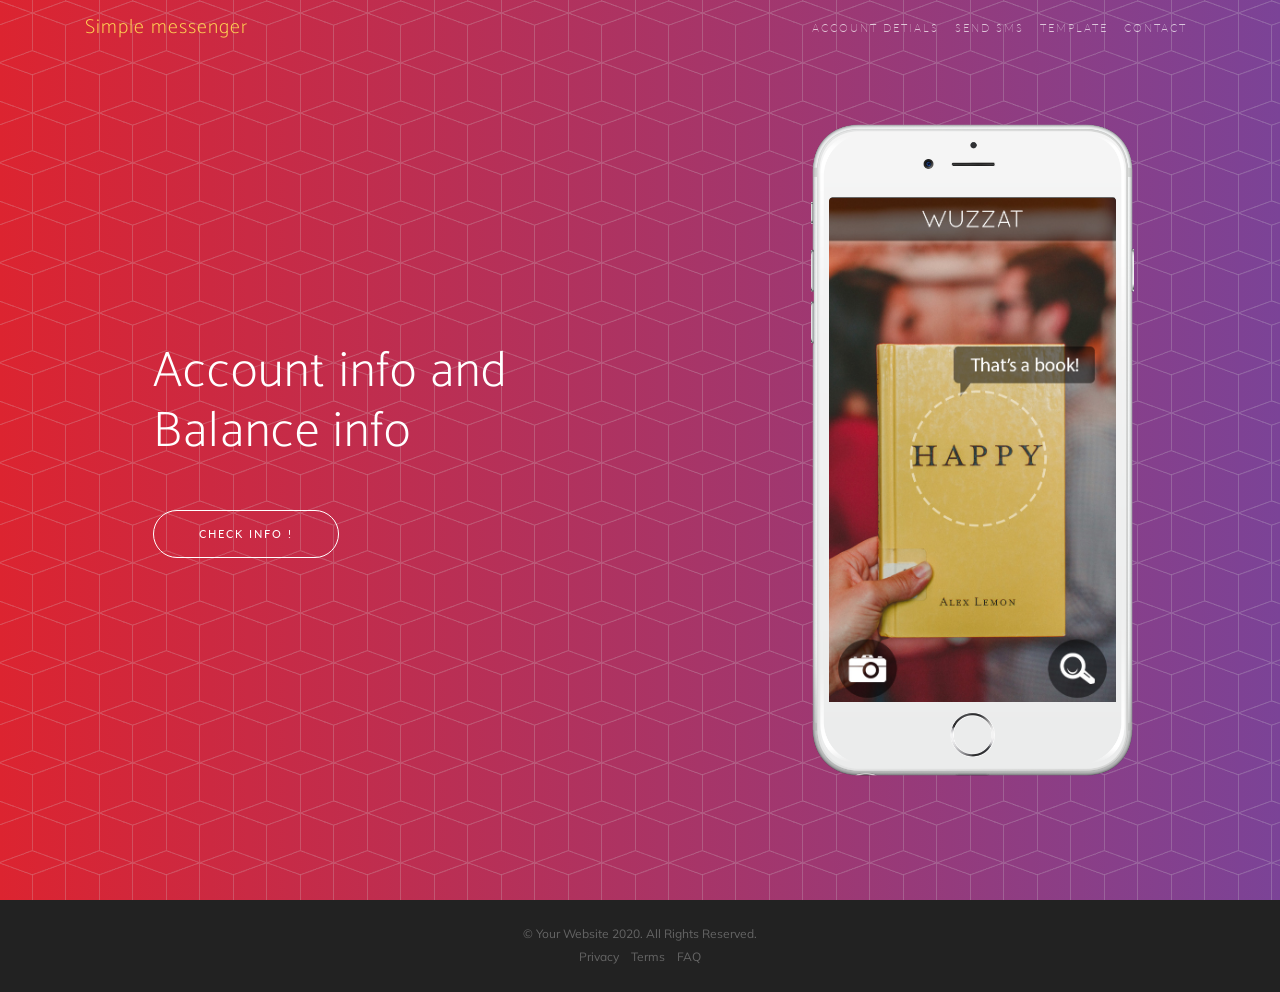
==== commit 6eb513ef: "contains backend for requirements" ====
--- a/index.html
+++ b/index.html
@@ -40,7 +40,7 @@
   <!-- Navigation -->
   <nav class="navbar navbar-expand-lg navbar-light fixed-top" id="mainNav">
     <div class="container">
-      <a class="navbar-brand js-scroll-trigger" href="#page-top">Simple messenger</a>
+      <a class="navbar-brand js-scrZ*oll-trigger" href="#page-top">Simple messenger</a>
       <button class="navbar-toggler navbar-toggler-right" type="button" data-toggle="collapse" data-target="#navbarResponsive" aria-controls="navbarResponsive" aria-expanded="false" aria-label="Toggle navigation">
         Menu
         <i class="fas fa-bars"></i>
@@ -48,10 +48,13 @@
       <div class="collapse navbar-collapse" id="navbarResponsive">
         <ul class="navbar-nav ml-auto">
           <li class="nav-item">
-            <a class="nav-link js-scroll-trigger" href="#features">Send SMS</a>
+            <a class="nav-link js-scroll-trigger"  href="#">Account detials</a>
           </li>
           <li class="nav-item">
-            <a class="nav-link js-scroll-trigger" href="#download">Template</a>
+            <a class="nav-link js-scroll-trigger" href="./SendMessage.php">Send SMS</a>
+          </li>
+          <li class="nav-item">
+            <a class="nav-link js-scroll-trigger" href="./DesignTemplate.html">Template</a>
             
           </li>
           <li class="nav-item">
@@ -90,85 +93,6 @@
     </div>
   </header>
 
-  <section class="features" id="features">
-    <div class="container">
-      <div class="section-heading text-center">
-        <h2>Send Ur SMS </h2>
-        <p class="text-muted">Check out your mobile number,message and template here !</p>
-        <hr>
-      </div>
-      <div class="row">
-        <div class="col-lg-4 my-auto">
-          <div class="device-container">
-            <div class="device-mockup iphone6_plus portrait white">
-              <div class="device">
-                <div class="screen">
-                  <!-- Demo image for screen mockup, you can put an image here, some HTML, an animation, video, or anything else! -->
-                  <img src="img/demo-screen-1.jpg" class="img-fluid" alt="">
-                </div>
-                <div class="button">
-                  <!-- You can hook the "home button" to some JavaScript events or just remove it -->
-                </div>
-              </div>
-            </div>
-          </div>
-        </div>
-        <div class="col-lg-8 my-auto">
-          <div class="container-fluid">
-            <div class="row">
-              <div class="col-lg-6">
-                <div class="feature-item">
-                  <i class="icon-screen-smartphone text-primary"></i>
-                  <h3> PHONE NUMBERS</h3>
-                  <p class="text-muted">Enter phone numbers seperated with commas</p>
-                  <input type="text" class="form-control" placeholder="phone numbers">
-                </div>
-              </div>
-              <div class="col-lg-6">
-                <div class="feature-item">
-                  <i class="icon-camera text-primary"></i>
-                  <h3>Choose your CSV file</h3>
-                  <p class="text-muted">Select your CSV file from your Desktop </p><br>
-                  <button type="submit" class="btn btn-danger">Choose file</button>
-                </div>
-              </div>
-            </div>
-            <div class="row">
-              <div class="col-lg-6">
-                <div class="feature-item">
-                  <i class="icon-present text-primary"></i>
-                  <h3>Your Message</h3>
-                  <p class="text-muted">Enter your message Here!</p>
-                  <textarea type="text" class="form-control" placeholder="Enter message">
-                  </textarea>
-                </div>
-              </div>
-              <div class="col-lg-6">
-                <div class="feature-item">
-                  <i class="icon-lock-open text-primary"></i>
-                  <h3>Choose Template</h3>
-                  <p class="text-muted">Choose your Template here</p>
-                  <div class="dropdown">
-                    <button class="btn btn-danger dropdown-toggle" type="button" id="dropdownMenu1" data-toggle="dropdown" aria-haspopup="true" aria-expanded="true">
-                      Dropdown
-                      <span class="caret"></span>
-                    </button>
-                    <ul class="dropdown-menu" aria-labelledby="dropdownMenu1">
-                      <li><a href="#">Action</a></li>
-                      <li><a href="#">Another action</a></li>
-                      <li><a href="#">Something else here</a></li>
-                      <li role="separator" class="divider"></li>
-                      <li><a href="#">Separated link</a></li>
-                    </ul>
-                  </div>
-                </div>
-              </div>
-            </div>
-          </div>
-        </div>
-      </div>
-    </div>
-  </section>
   
   
   <!-- <section class="cta">
@@ -182,53 +106,7 @@
   </section> -->
   
 
-  <section class="download  text-center" id="download">
-    <div class="container">
-      
-          <h2 class="section-heading">Design your TEMPLATE</h2>
-          <h3>Give your name and message</h3><hr><br>
-          <div class="row">
-          <div class="col-lg-6">
-            
-              <p style="color:white" >Enter your HEADER Here!</p>
-              <input type="text" class="form-control" placeholder="Enter header">
-            
-          </div>
-            <div class="col-lg-6">
-            
-              <p style="color:white">Enter your MESSAGE Here!</p>
-              <textarea type="text" class="form-control" placeholder="Enter Message">
-              </textarea>
-            </div>  
-          </div>
-        </div>
-      
-  </section>
-
-  <section class="contact bg-primary" id="contact">
-    <div class="container">
-      <h2>We
-        <i class="fas fa-heart"></i>
-        new friends!</h2>
-      <ul class="list-inline list-social">
-        <li class="list-inline-item social-twitter">
-          <a href="#">
-            <i class="fab fa-twitter"></i>
-          </a>
-        </li>
-        <li class="list-inline-item social-facebook">
-          <a href="#">
-            <i class="fab fa-facebook-f"></i>
-          </a>
-        </li>
-        <li class="list-inline-item social-google-plus">
-          <a href="#">
-            <i class="fab fa-google-plus-g"></i>
-          </a>
-        </li>
-      </ul>
-    </div>
-  </section>
+ 
 
   <footer>
     <div class="container">
